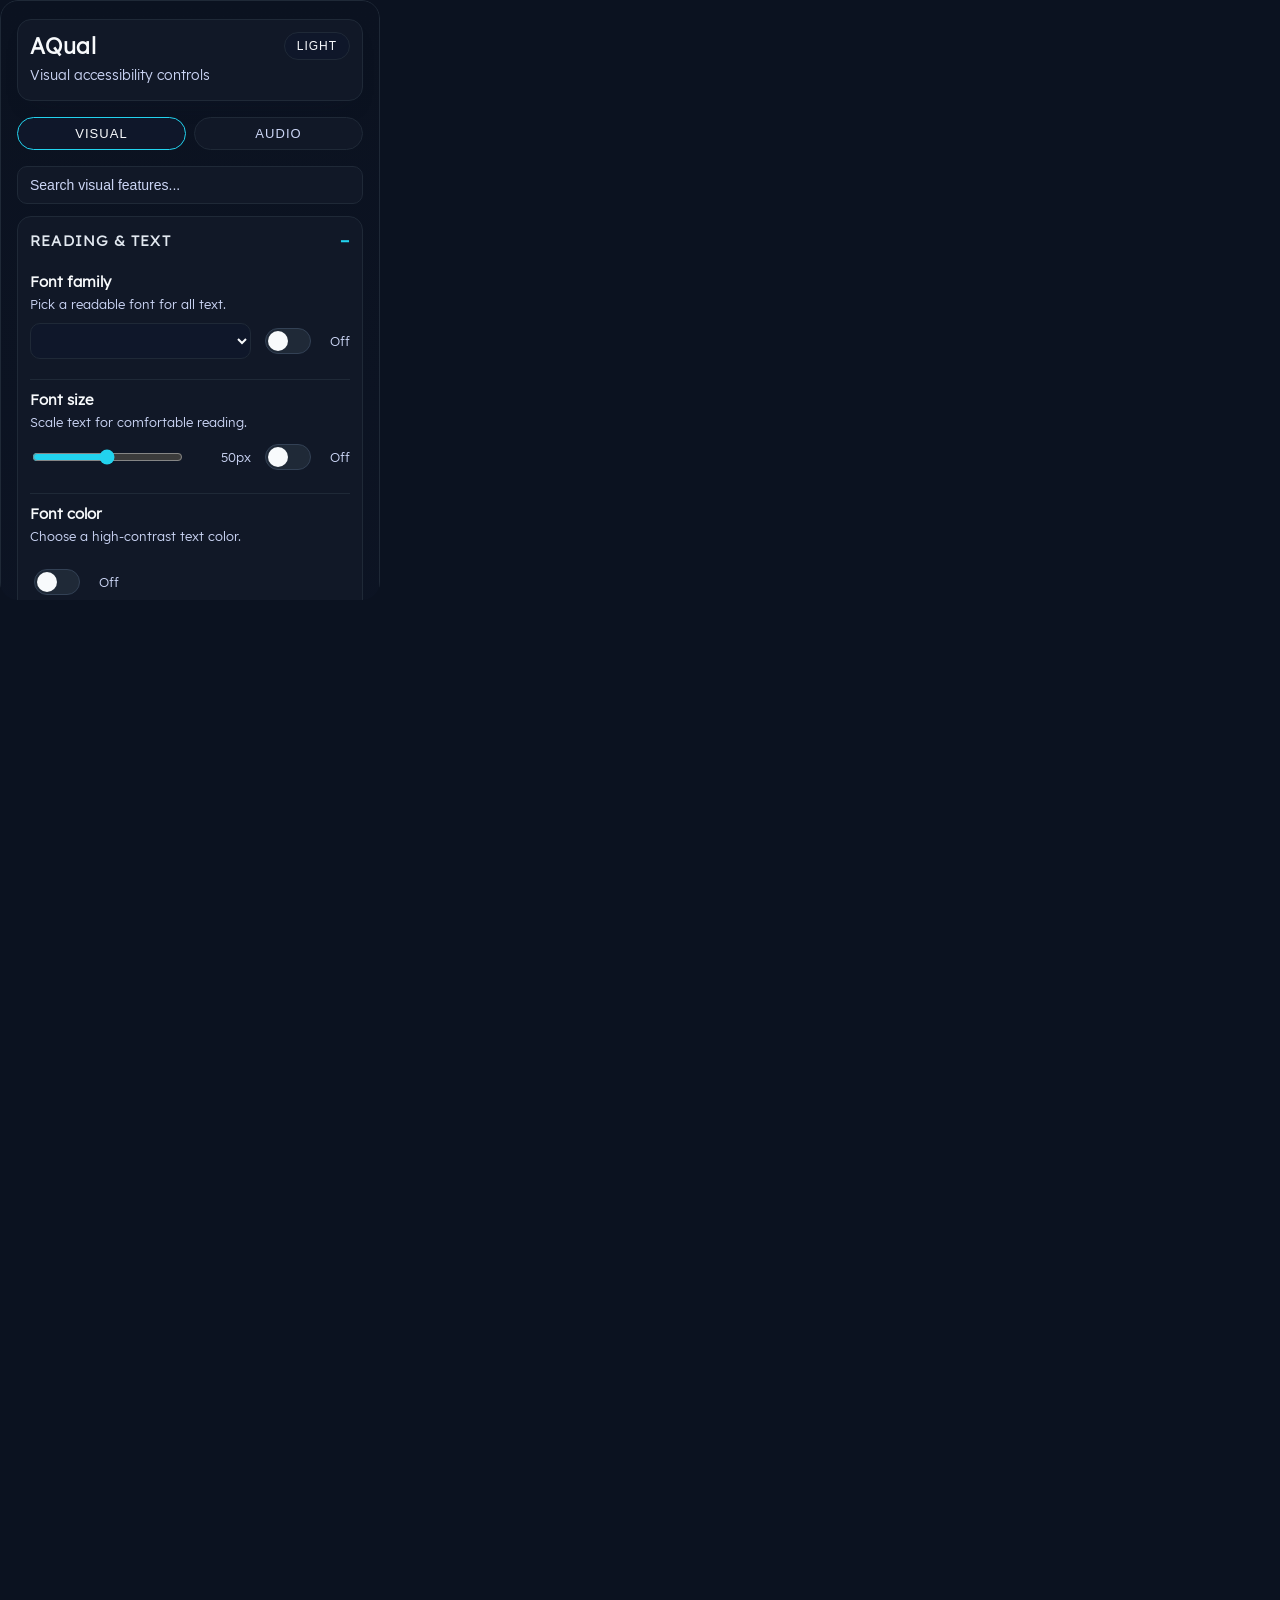
==== extension/popup/popup.html @ f995dd21 "add ring pairing controls and event polling" ====
<!DOCTYPE html>
<html lang="en">
  <head>
    <meta charset="UTF-8" />
    <meta http-equiv="X-UA-Compatible" content="IE=edge" />
    <meta name="viewport" content="width=device-width, initial-scale=1.0" />
    <title>AQual</title>
    <link rel="stylesheet" href="popup.css" />
    <script src="popup.js" defer></script>
  </head>
  <body>
    <main class="panel">
      <header class="app-header">
        <div class="app-title-group">
          <div class="app-title">AQual</div>
          <div class="app-subtitle">Visual accessibility controls</div>
        </div>
        <button class="theme-toggle" id="themeToggle" aria-label="Toggle theme">Light</button>
      </header>

      <div class="tab-bar">
        <button class="tab-button active" data-tab="visual">Visual</button>
        <button class="tab-button" data-tab="audio">Audio</button>
      </div>

      <div class="tab-panel active" id="tab-visual">
        <div class="visual-search">
          <input
            type="search"
            id="visualSearchInput"
            class="search-input"
            placeholder="Search visual features..."
            autocomplete="off"
            spellcheck="false"
          />
          <div class="search-empty" id="visualSearchEmpty" hidden>No matching features.</div>
        </div>

        <details class="group" id="section-reading" open>
          <summary>Reading &amp; Text</summary>

        <div class="control">
          <div class="control-info">
            <div class="control-title">Font family</div>
            <div class="control-subtitle">Pick a readable font for all text.</div>
          </div>
          <div class="control-actions">
            <select id="fontFamilySelect" class="select"></select>
            <label class="switch">
              <input type="checkbox" id="fontEnabled" />
              <span class="switch-track"></span>
              <span class="switch-state" id="fontEnabledState">Off</span>
            </label>
          </div>
        </div>

        <div class="control">
          <div class="control-info">
            <div class="control-title">Font size</div>
            <div class="control-subtitle">Scale text for comfortable reading.</div>
          </div>
          <div class="control-actions">
            <div class="range">
              <input
                type="range"
                id="fontSizeRange"
                min="1"
                max="100"
                value="50"
              />
              <div class="range-value" id="fontSizeValue">50px</div>
            </div>
            <label class="switch">
              <input type="checkbox" id="fontSizeEnabled" />
              <span class="switch-track"></span>
              <span class="switch-state" id="fontSizeEnabledState">Off</span>
            </label>
          </div>
        </div>

        <div class="control">
          <div class="control-info">
            <div class="control-title">Font color</div>
            <div class="control-subtitle">Choose a high-contrast text color.</div>
          </div>
          <div class="control-actions column">
            <div class="palette" id="fontColorPalette"></div>
            <label class="switch">
              <input type="checkbox" id="fontColorEnabled" />
              <span class="switch-track"></span>
              <span class="switch-state" id="fontColorEnabledState">Off</span>
            </label>
          </div>
        </div>

        <div class="control">
          <div class="control-info">
            <div class="control-title">Text stroke</div>
            <div class="control-subtitle">Outline letters for stronger contrast.</div>
          </div>
          <div class="control-actions column">
            <div class="palette" id="textStrokePalette"></div>
            <label class="switch">
              <input type="checkbox" id="textStrokeEnabled" />
              <span class="switch-track"></span>
              <span class="switch-state" id="textStrokeEnabledState">Off</span>
            </label>
          </div>
        </div>
        <div class="control">
          <div class="control-info">
            <div class="control-title">Reduced text crowding</div>
            <div class="control-subtitle">Add spacing to improve readability.</div>
          </div>
          <div class="control-actions">
            <label class="switch">
              <input type="checkbox" id="reducedCrowdingEnabled" />
              <span class="switch-track"></span>
              <span class="switch-state" id="reducedCrowdingEnabledState">Off</span>
            </label>
          </div>
        </div>
        </details>

        <details class="group" id="section-focus" open>
          <summary>Focus &amp; Clarity</summary>

        <div class="control">
          <div class="control-info">
            <div class="control-title">Image veil</div>
            <div class="control-subtitle">Replace images with alt text boxes.</div>
          </div>
          <div class="control-actions">
            <label class="switch">
              <input type="checkbox" id="imageVeilEnabled" />
              <span class="switch-track"></span>
              <span class="switch-state" id="imageVeilEnabledState">Off</span>
            </label>
          </div>
        </div>

        <div class="control">
          <div class="control-info">
            <div class="control-title">Highlight words</div>
            <div class="control-subtitle">Hover to highlight each word.</div>
          </div>
          <div class="control-actions">
            <label class="switch">
              <input type="checkbox" id="highlightEnabled" />
              <span class="switch-track"></span>
              <span class="switch-state" id="highlightEnabledState">Off</span>
            </label>
          </div>
        </div>

        <div class="control">
          <div class="control-info">
            <div class="control-title">BeeLine line guidance</div>
            <div class="control-subtitle">Follow a moving gradient reading line (Alt+G).</div>
          </div>
          <div class="control-actions">
            <label class="switch">
              <input type="checkbox" id="lineGuideEnabled" />
              <span class="switch-track"></span>
              <span class="switch-state" id="lineGuideEnabledState">Off</span>
            </label>
          </div>
        </div>

        <div class="control">
          <div class="control-info">
            <div class="control-title">Draw on page</div>
            <div class="control-subtitle">Annotate the page; drawings move with scroll.</div>
          </div>
          <div class="control-actions">
            <label class="switch">
              <input type="checkbox" id="drawingEnabled" />
              <span class="switch-track"></span>
              <span class="switch-state" id="drawingEnabledState">Off</span>
            </label>
          </div>
        </div>

        <div class="control">
          <div class="control-info">
            <div class="control-title">Clear drawings</div>
            <div class="control-subtitle">Remove all annotations on this page.</div>
          </div>
          <div class="control-actions">
            <button class="action-button" id="clearDrawings">Clear</button>
          </div>
        </div>
        </details>

        <details class="group" id="section-images">
          <summary>Images</summary>

        <div class="control">
          <div class="control-info">
            <div class="control-title">Magnifier</div>
            <div class="control-subtitle">Hover over images to zoom details.</div>
          </div>
          <div class="control-actions">
            <label class="switch">
              <input type="checkbox" id="magnifierEnabled" />
              <span class="switch-track"></span>
              <span class="switch-state" id="magnifierEnabledState">Off</span>
            </label>
          </div>
        </div>

        <div class="control">
          <div class="control-info">
            <div class="control-title">Magnifier size</div>
            <div class="control-subtitle">Adjust the lens diameter.</div>
          </div>
          <div class="control-actions">
            <div class="range">
              <input
                type="range"
                id="magnifierSizeRange"
                min="20"
                max="100"
                step="10"
                value="50"
              />
              <div class="range-value" id="magnifierSizeValue">50px</div>
            </div>
          </div>
        </div>

        <div class="control">
          <div class="control-info">
            <div class="control-title">Magnification</div>
            <div class="control-subtitle">Set the zoom strength.</div>
          </div>
          <div class="control-actions">
            <div class="range">
              <input
                type="range"
                id="magnifierZoomRange"
                min="1"
                max="5"
                step="1"
                value="3"
              />
              <div class="range-value" id="magnifierZoomValue">3x</div>
            </div>
          </div>
        </div>
        </details>

        <details class="group" id="section-contrast">
          <summary>Contrast &amp; Light</summary>

        <div class="control">
          <div class="control-info">
            <div class="control-title">High contrast</div>
            <div class="control-subtitle">WCAG-inspired contrast boost for text and images.</div>
          </div>
          <div class="control-actions">
            <label class="switch">
              <input type="checkbox" id="highContrastEnabled" />
              <span class="switch-track"></span>
              <span class="switch-state" id="highContrastEnabledState">Off</span>
            </label>
          </div>
        </div>

        <div class="control">
          <div class="control-info">
            <div class="control-title">Ring button (Bluetooth)</div>
            <div class="control-subtitle">Pair your page-turner ring. Pressing it toggles high contrast.</div>
          </div>
          <div class="control-actions column">
            <div class="control-actions">
              <button class="action-button" id="ringHidConnect">Connect ring</button>
              <button class="action-button" id="ringHidForget">Forget</button>
            </div>
            <div class="status-text" id="ringHidStatus">Not connected. Press Connect and choose your ring.</div>
          </div>
        </div>

        <div class="control">
          <div class="control-info">
            <div class="control-title">Night / reading mode</div>
            <div class="control-subtitle">Low-vision friendly dark theme.</div>
          </div>
          <div class="control-actions">
            <label class="switch">
              <input type="checkbox" id="nightModeEnabled" />
              <span class="switch-track"></span>
              <span class="switch-state" id="nightModeEnabledState">Off</span>
            </label>
          </div>
        </div>

        <div class="control">
          <div class="control-info">
            <div class="control-title">Brightness dimming</div>
            <div class="control-subtitle">Reduce glare with an overlay.</div>
          </div>
          <div class="control-actions column">
            <div class="range">
              <input
                type="range"
                id="dimmingRange"
                min="0"
                max="70"
                step="5"
                value="25"
              />
              <div class="range-value" id="dimmingValue">25%</div>
            </div>
            <label class="switch">
              <input type="checkbox" id="dimmingEnabled" />
              <span class="switch-track"></span>
              <span class="switch-state" id="dimmingEnabledState">Off</span>
            </label>
          </div>
        </div>

        <div class="control">
          <div class="control-info">
            <div class="control-title">Blue-light filter</div>
            <div class="control-subtitle">Warm the screen to reduce strain.</div>
          </div>
          <div class="control-actions column">
            <div class="range">
              <input
                type="range"
                id="blueLightRange"
                min="0"
                max="60"
                step="5"
                value="20"
              />
              <div class="range-value" id="blueLightValue">20%</div>
            </div>
            <label class="switch">
              <input type="checkbox" id="blueLightEnabled" />
              <span class="switch-track"></span>
              <span class="switch-state" id="blueLightEnabledState">Off</span>
            </label>
          </div>
        </div>
        </details>

        <details class="group" id="section-color">
          <summary>Color Vision</summary>
        <div class="control">
          <div class="control-info">
            <div class="control-title">Color vision mode</div>
            <div class="control-subtitle">Adjust hues for specific color blindness.</div>
          </div>
          <div class="control-actions">
            <select id="colorBlindModeSelect" class="select"></select>
          </div>
        </div>
        </details>

        <details class="group" id="section-links">
          <summary>Links</summary>
        <div class="control">
          <div class="control-info">
            <div class="control-title">Emphasize links</div>
            <div class="control-subtitle">Add a multi-color underline.</div>
          </div>
          <div class="control-actions">
            <label class="switch">
              <input type="checkbox" id="linkEmphasisEnabled" />
              <span class="switch-track"></span>
              <span class="switch-state" id="linkEmphasisEnabledState">Off</span>
            </label>
          </div>
        </div>
        </details>

        <details class="group" id="section-pointer">
          <summary>Pointer</summary>
        <div class="control">
          <div class="control-info">
            <div class="control-title">Cursor style</div>
            <div class="control-subtitle">Pick a larger, clearer pointer.</div>
          </div>
          <div class="control-actions">
            <select id="cursorTypeSelect" class="select"></select>
            <label class="switch">
              <input type="checkbox" id="cursorEnabled" />
              <span class="switch-track"></span>
              <span class="switch-state" id="cursorEnabledState">Off</span>
            </label>
          </div>
        </div>
        </details>

        <details class="group" id="section-docs">
          <summary>Documents</summary>
          <div class="control">
            <div class="control-info">
              <div class="control-title">Bionic reading (DOCX)</div>
              <div class="control-subtitle">Upload a DOCX and open the bionic viewer.</div>
            </div>
            <div class="control-actions column">
              <input class="file-input" type="file" id="docUploadInput" accept=".docx" />
              <button class="action-button" id="docUploadButton">Upload &amp; Open</button>
              <div class="status-text" id="docUploadStatus">Waiting for a file.</div>
            </div>
          </div>
        </details>

        <details class="group" id="section-utilities">
          <summary>Utilities</summary>
        <div class="control">
          <div class="control-info">
            <div class="control-title">Print page</div>
            <div class="control-subtitle">Open the print dialog for this page.</div>
          </div>
          <div class="control-actions">
            <button class="action-button" id="printPage">Print</button>
          </div>
        </div>
        <div class="control">
          <div class="control-info">
            <div class="control-title">Screenshot</div>
            <div class="control-subtitle">Capture the visible area of the tab.</div>
          </div>
          <div class="control-actions">
            <button class="action-button" id="captureScreenshot">Capture</button>
          </div>
        </div>
        </details>

        <div class="footer">
          <button class="reset-button" id="toggleSections">Expand all</button>
          <button class="reset-button" id="resetDefaults">Reset to defaults</button>
        </div>
      </div>

      <div class="tab-panel" id="tab-audio">
        <div class="audio-card">
          <div class="audio-header">
            <div>
              <div class="audio-title">Live Transcription</div>
              <div class="audio-subtitle">ElevenLabs or Local Whisper</div>
            </div>
            <div class="audio-status">
              <span id="audioStatusText">Idle</span>
            </div>
          </div>

          <div class="audio-modes">
            <button class="mode-button active" data-mode="elevenlabs">ElevenLabs</button>
            <button class="mode-button" data-mode="local">Local Whisper</button>
          </div>

          <div class="audio-permission">
            <button class="ghost-button" id="audioPermission">Grant microphone access</button>
            <div class="audio-permission-note" id="audioPermissionNote">
              If mic access is blocked, open the permission page to grant it.
            </div>
          </div>

          <div class="audio-controls">
            <button class="action-button audio-start" id="audioStart">Start</button>
            <button class="action-button audio-stop" id="audioStop" disabled>Stop</button>
          </div>

          <canvas id="audioVisualizer" class="audio-visualizer"></canvas>

          <div class="audio-transcript" id="audioTranscript">Waiting for speech...</div>

        </div>
      </div>
    </main>
  </body>
</html>
---- extension/popup/popup.css ----
@font-face {
  font-family: "Aqual UI";
  font-style: normal;
  font-weight: 400;
  src: url("../assets/fonts/Lexend-Regular.ttf") format("truetype");
}

:root {
  color-scheme: dark;
  --bg: #0b1220;
  --panel: #111827;
  --panel-2: #0f172a;
  --text: #f8fafc;
  --muted: #cbd5f5;
  --accent: #22d3ee;
  --border: #1f2937;
  --border-strong: #334155;
  --summary-text: #e2e8f0;
  --switch-off-bg: #1f2937;
  --switch-off-border: #334155;
  --switch-thumb: #f8fafc;
  --mode-eleven-active-text: #e0f2fe;
  --mode-local-active-text: #dcfce7;
  --audio-start-text: #ecfdf5;
  --audio-stop-text: #fee2e2;
  --shadow: rgba(15, 23, 42, 0.5);
  --radius-lg: 18px;
  --radius-md: 14px;
  --radius-sm: 10px;
  --scrollbar-track: #0b1220;
  --scrollbar-thumb: #273449;
  --success: #34d399;
  --danger: #f87171;
  --info: #38bdf8;
}

:root[data-theme="light"] {
  color-scheme: light;
  --bg: #f8fafc;
  --panel: #ffffff;
  --panel-2: #eef3f8;
  --text: #0f172a;
  --muted: #334155;
  --accent: #0284c7;
  --border: #cbd5e1;
  --border-strong: #94a3b8;
  --summary-text: #0f172a;
  --switch-off-bg: #dbe5ef;
  --switch-off-border: #94a3b8;
  --switch-thumb: #0f172a;
  --mode-eleven-active-text: #0c4a6e;
  --mode-local-active-text: #14532d;
  --audio-start-text: #14532d;
  --audio-stop-text: #7f1d1d;
  --shadow: rgba(15, 23, 42, 0.12);
  --scrollbar-track: #f1f5f9;
  --scrollbar-thumb: #cbd5f5;
  --success: #16a34a;
  --danger: #dc2626;
  --info: #0ea5e9;
}

* {
  box-sizing: border-box;
}

html,
body {
  margin: 0;
  background: var(--bg);
  color: var(--text);
  font-family: "Aqual UI", "Helvetica Neue", sans-serif;
  font-size: 16px;
  width: 380px;
  height: 600px;
  overflow: hidden;
  overscroll-behavior: none;
  -webkit-font-smoothing: antialiased;
  text-rendering: optimizeLegibility;
  border-radius: var(--radius-lg);
}

body {
  overflow-y: auto;
  scrollbar-width: none;
}

body::-webkit-scrollbar {
  width: 0;
  height: 0;
}

.panel {
  width: 380px;
  min-height: 100%;
  padding: 18px 16px 20px;
  background: linear-gradient(180deg, #0b1220 0%, #0f172a 100%);
  border-radius: var(--radius-lg);
  border: 1px solid var(--border);
  box-shadow: 0 24px 50px -32px var(--shadow);
}

:root[data-theme="light"] .panel {
  background: linear-gradient(180deg, #ffffff 0%, #f1f5f9 100%);
}

:root[data-theme="light"] .app-header,
:root[data-theme="light"] .group,
:root[data-theme="light"] .tab-button,
:root[data-theme="light"] .select,
:root[data-theme="light"] .action-button,
:root[data-theme="light"] .reset-button,
:root[data-theme="light"] .file-input,
:root[data-theme="light"] .audio-card,
:root[data-theme="light"] .mode-button,
:root[data-theme="light"] .audio-visualizer,
:root[data-theme="light"] .audio-transcript,
:root[data-theme="light"] .theme-toggle,
:root[data-theme="light"] .ghost-button {
  border-color: var(--border-strong);
}

.tab-bar {
  display: flex;
  gap: 8px;
  margin: 12px 0 16px;
}

.tab-button {
  flex: 1;
  padding: 8px 0;
  border-radius: 999px;
  border: 1px solid var(--border);
  background: var(--panel);
  color: var(--muted);
  font-size: 13px;
  text-transform: uppercase;
  letter-spacing: 0.08em;
  cursor: pointer;
  transition: border-color 120ms ease, color 120ms ease, background 120ms ease;
}

.tab-button.active {
  border-color: var(--accent);
  color: var(--text);
  background: var(--panel-2);
}

.tab-panel {
  display: none;
}

.tab-panel.active {
  display: block;
}

.visual-search {
  display: grid;
  gap: 8px;
  margin-bottom: 12px;
}

.search-input {
  width: 100%;
  padding: 10px 12px;
  border-radius: var(--radius-sm);
  border: 1px solid var(--border);
  background: var(--panel);
  color: var(--text);
  font-size: 14px;
}

.search-input::placeholder {
  color: var(--muted);
}

.search-empty {
  font-size: 12px;
  color: var(--muted);
}

.app-header {
  padding: 12px 12px 16px;
  border: 1px solid var(--border);
  border-radius: var(--radius-md);
  background: var(--panel);
  box-shadow: 0 12px 24px -18px var(--shadow);
  margin-bottom: 16px;
  display: flex;
  align-items: flex-start;
  justify-content: space-between;
  gap: 12px;
}

.app-title-group {
  display: grid;
  gap: 6px;
}

.app-title {
  font-size: 22px;
  font-weight: 700;
  letter-spacing: 0.02em;
}

.app-subtitle {
  margin-top: 0;
  color: var(--muted);
  font-size: 14px;
}

.theme-toggle {
  border-radius: 999px;
  border: 1px solid var(--border);
  background: var(--panel-2);
  color: var(--text);
  font-size: 12px;
  padding: 6px 12px;
  cursor: pointer;
  text-transform: uppercase;
  letter-spacing: 0.08em;
}

.theme-toggle:hover {
  border-color: var(--accent);
}

.group {
  border: 1px solid var(--border);
  border-radius: var(--radius-md);
  background: var(--panel);
  padding: 12px;
  margin-bottom: 14px;
}

.group summary {
  list-style: none;
  cursor: pointer;
  font-size: 15px;
  text-transform: uppercase;
  letter-spacing: 0.08em;
  color: var(--summary-text);
  font-weight: 600;
  display: flex;
  align-items: center;
  justify-content: space-between;
  gap: 10px;
}

.group summary::-webkit-details-marker {
  display: none;
}

.group summary::after {
  content: "+";
  font-size: 18px;
  color: var(--accent);
}

.group[open] summary::after {
  content: "–";
}

.group > *:not(summary) {
  margin-top: 10px;
}

.control {
  display: grid;
  grid-template-columns: 1fr;
  gap: 10px;
  padding: 10px 0;
  border-top: 1px solid var(--border);
}

.control:first-of-type {
  border-top: none;
}

.control-info {
  display: grid;
  gap: 4px;
}

.control-title {
  font-size: 15px;
  font-weight: 600;
}

.control-subtitle {
  font-size: 13px;
  color: var(--muted);
  line-height: 1.4;
}

.control-actions {
  display: flex;
  align-items: center;
  justify-content: space-between;
  gap: 10px;
}

.control-actions.column {
  flex-direction: column;
  align-items: flex-start;
}

.select {
  width: 100%;
  padding: 8px 10px;
  border-radius: var(--radius-sm);
  border: 1px solid var(--border);
  background: var(--panel-2);
  color: var(--text);
  font-size: 14px;
}

.range {
  width: 100%;
  display: flex;
  align-items: center;
  gap: 10px;
}

.range input[type="range"] {
  flex: 1;
  accent-color: var(--accent);
}

.range-value {
  min-width: 56px;
  text-align: right;
  font-size: 13px;
  color: var(--muted);
}

.switch {
  display: flex;
  align-items: center;
  gap: 8px;
}

.switch-track {
  display: none;
}

.switch input {
  appearance: none;
  width: 46px;
  height: 26px;
  background: var(--switch-off-bg);
  border-radius: 999px;
  position: relative;
  cursor: pointer;
  outline: none;
  border: 1px solid var(--switch-off-border);
}

.switch input::after {
  content: "";
  position: absolute;
  width: 20px;
  height: 20px;
  border-radius: 50%;
  background: var(--switch-thumb);
  top: 2px;
  left: 2px;
  transition: transform 160ms ease;
}

.switch input:checked {
  background: var(--accent);
  border-color: var(--accent);
}

.switch input:checked::after {
  transform: translateX(20px);
}

.switch-state {
  font-size: 13px;
  color: var(--muted);
  min-width: 28px;
  text-align: right;
}

.palette {
  display: grid;
  grid-template-columns: repeat(5, 1fr);
  gap: 8px;
}

.palette input {
  position: absolute;
  opacity: 0;
}

.swatch {
  width: 28px;
  height: 28px;
  border-radius: 8px;
  border: 2px solid transparent;
  display: flex;
  align-items: center;
  justify-content: center;
  background: var(--panel-2);
}

.swatch span {
  width: 100%;
  height: 100%;
  border-radius: 6px;
  display: block;
}

.palette input:checked + .swatch {
  border-color: var(--text);
  box-shadow: 0 0 0 2px rgba(15, 23, 42, 0.2);
}

select:focus,
input:focus {
  outline: 2px solid var(--accent);
  outline-offset: 2px;
}

.action-button,
.reset-button {
  padding: 8px 14px;
  border-radius: var(--radius-sm);
  border: 1px solid var(--border);
  background: var(--panel-2);
  color: var(--text);
  font-size: 14px;
  cursor: pointer;
}

.action-button:hover,
.reset-button:hover {
  border-color: var(--accent);
}

.reset-button:disabled {
  opacity: 0.55;
  cursor: not-allowed;
}

.footer {
  display: flex;
  gap: 10px;
  justify-content: center;
  padding: 6px 0 2px;
}

.file-input {
  width: 100%;
  padding: 6px;
  border-radius: var(--radius-sm);
  border: 1px dashed var(--border);
  background: var(--panel-2);
  color: var(--text);
  font-size: 13px;
}

.status-text {
  font-size: 12px;
  color: var(--muted);
}

.audio-card {
  border: 1px solid var(--border);
  border-radius: var(--radius-md);
  background: var(--panel);
  padding: 12px;
  display: grid;
  gap: 10px;
}

.audio-header {
  display: flex;
  justify-content: space-between;
  gap: 12px;
  align-items: center;
}

.audio-title {
  font-size: 18px;
  font-weight: 600;
}

.audio-subtitle {
  font-size: 12px;
  color: var(--muted);
}

.audio-status {
  display: flex;
  align-items: center;
  gap: 8px;
  font-size: 12px;
  color: var(--muted);
  white-space: nowrap;
}

.mode-button:disabled {
  opacity: 0.5;
  cursor: not-allowed;
}

.audio-modes {
  display: flex;
  gap: 8px;
}

.mode-button {
  flex: 1;
  padding: 8px 0;
  border-radius: var(--radius-sm);
  border: 1px solid var(--border);
  background: var(--panel-2);
  color: var(--muted);
  cursor: pointer;
  font-size: 13px;
  transition: border-color 120ms ease, color 120ms ease;
}

.mode-button.active {
  border-color: var(--accent);
  color: var(--text);
}

.mode-button[data-mode="elevenlabs"] {
  border-color: rgba(56, 189, 248, 0.35);
}

.mode-button[data-mode="local"] {
  border-color: rgba(52, 211, 153, 0.35);
}

.mode-button[data-mode="elevenlabs"].active {
  border-color: var(--info);
  color: var(--mode-eleven-active-text);
}

.mode-button[data-mode="local"].active {
  border-color: var(--success);
  color: var(--mode-local-active-text);
}

.audio-permission {
  display: grid;
  gap: 6px;
}

.ghost-button {
  padding: 8px 10px;
  border-radius: var(--radius-sm);
  border: 1px dashed var(--border);
  background: transparent;
  color: var(--text);
  cursor: pointer;
  font-size: 12px;
}

.ghost-button:hover {
  border-color: var(--accent);
}

.audio-permission-note {
  font-size: 11px;
  color: var(--muted);
  line-height: 1.4;
}

.audio-controls {
  display: flex;
  gap: 10px;
  justify-content: center;
}

.audio-controls .action-button {
  flex: 1;
  background: transparent;
  border-width: 1px;
}

.audio-start {
  border-color: rgba(52, 211, 153, 0.6);
  color: var(--audio-start-text);
}

.audio-start:hover {
  border-color: var(--success);
}

.audio-stop {
  border-color: rgba(248, 113, 113, 0.6);
  color: var(--audio-stop-text);
}

.audio-stop:hover {
  border-color: var(--danger);
}

.audio-controls .action-button:disabled {
  border-color: var(--border);
  color: var(--muted);
  cursor: not-allowed;
}

.audio-visualizer {
  width: 100%;
  height: 40px;
  background: var(--panel-2);
  border-radius: var(--radius-sm);
  border: 1px solid var(--border);
}

.audio-transcript {
  min-height: 80px;
  max-height: 150px;
  overflow-y: auto;
  padding: 10px;
  border-radius: var(--radius-sm);
  border: 1px solid var(--border);
  background: var(--panel-2);
  font-size: 14px;
  line-height: 1.5;
  scrollbar-gutter: stable;
  scrollbar-width: thin;
  scrollbar-color: #334155 var(--scrollbar-track);
  overscroll-behavior: contain;
  scrollbar-width: none;
}

.audio-transcript::-webkit-scrollbar {
  width: 0;
  height: 0;
}
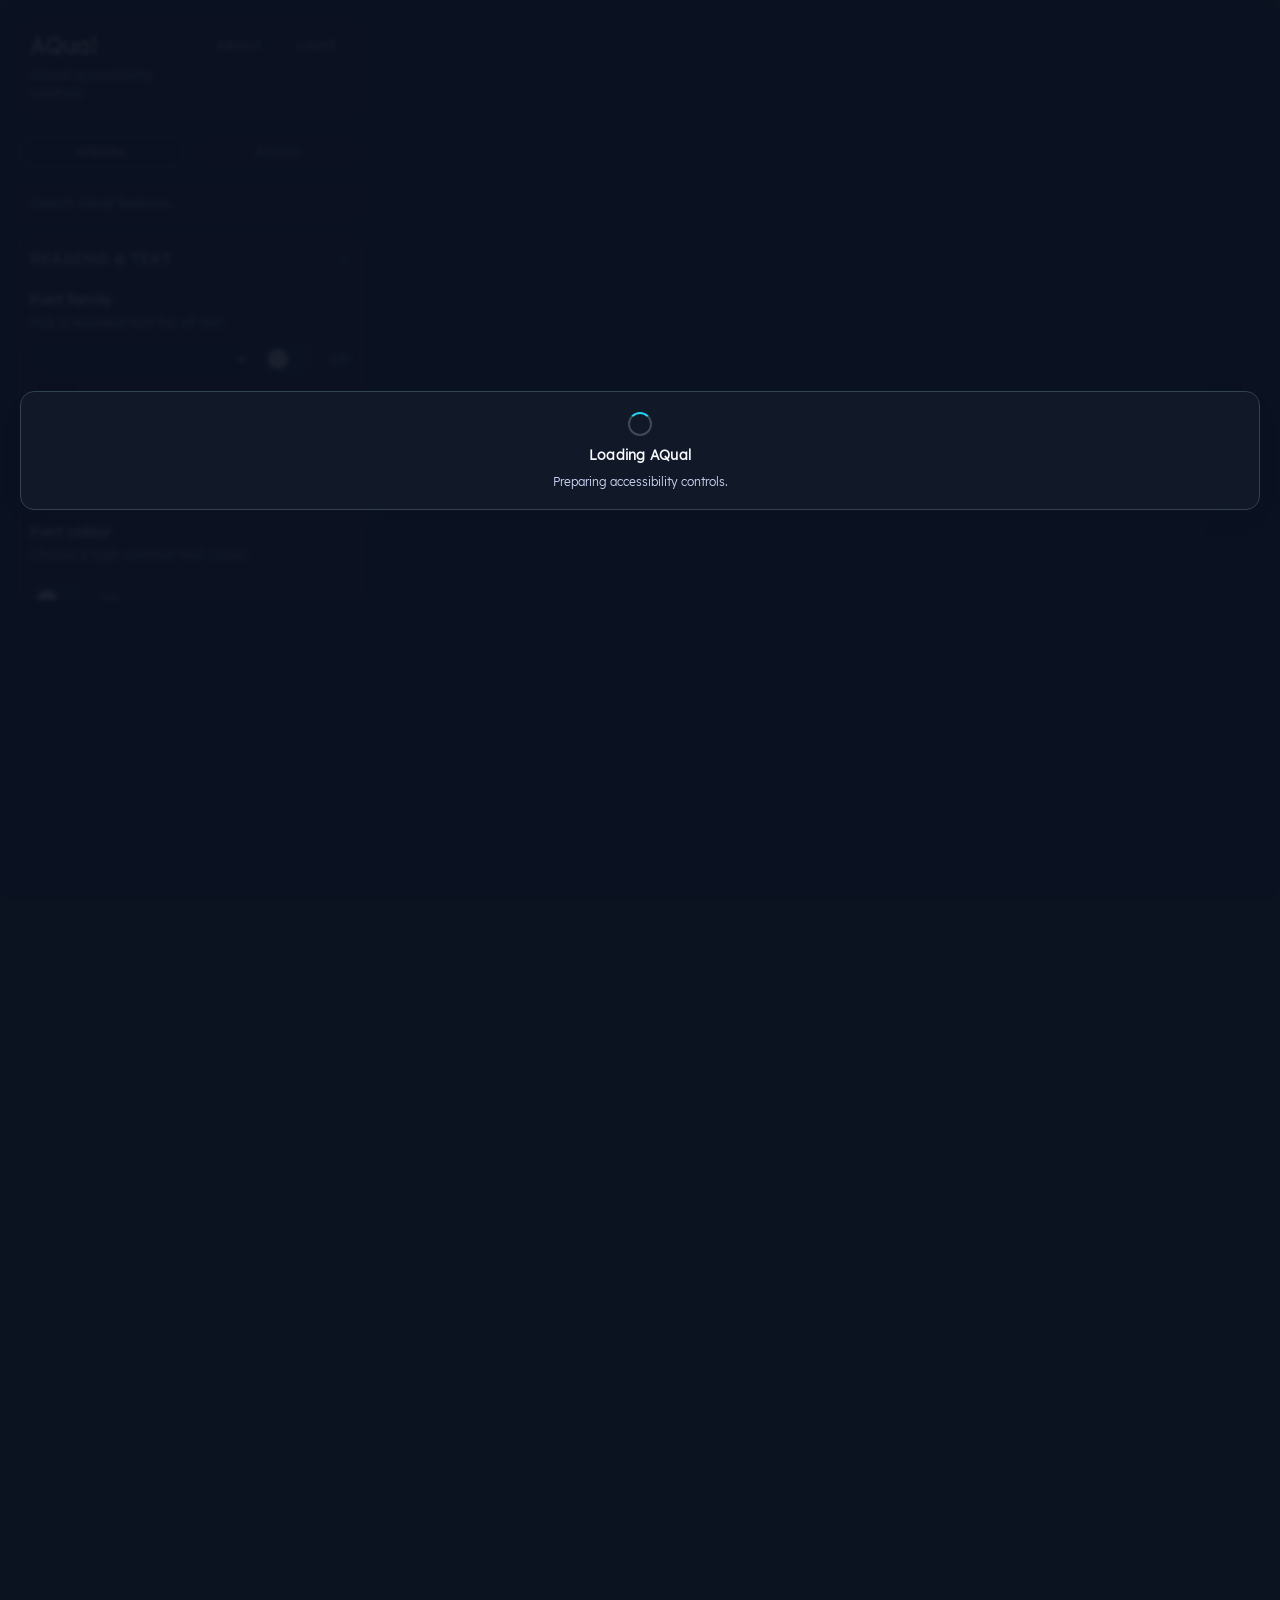
==== commit 6db85838: "update the popup layout and ring settings" ====
--- a/extension/popup/popup.html
+++ b/extension/popup/popup.html
@@ -9,14 +9,50 @@
     <script src="popup.js" defer></script>
   </head>
   <body>
-    <main class="panel">
+    <main class="panel is-loading" id="popupPanel">
+      <section class="popup-loading-screen" id="popupLoadingScreen" role="status" aria-live="polite">
+        <div class="popup-loading-card">
+          <div class="popup-loading-spinner" aria-hidden="true"></div>
+          <div class="popup-loading-title">Loading AQual</div>
+          <div class="popup-loading-subtitle">Preparing accessibility controls.</div>
+        </div>
+      </section>
       <header class="app-header">
         <div class="app-title-group">
           <div class="app-title">AQual</div>
           <div class="app-subtitle">Visual accessibility controls</div>
         </div>
-        <button class="theme-toggle" id="themeToggle" aria-label="Toggle theme">Light</button>
+        <div class="app-header-actions">
+          <button class="theme-toggle about-toggle" id="aboutToggle" aria-expanded="false">About</button>
+          <button class="theme-toggle" id="themeToggle" aria-label="Toggle theme">Light</button>
+        </div>
       </header>
+
+      <section class="about-panel" id="aboutPanel" hidden>
+        <div class="about-card">
+          <div class="about-title">About AQual</div>
+          <div class="about-description">AQual is a browser extension that adapts webpages for clearer reading, better focus, and easier visual access.</div>
+          <div class="about-maker">Made by Shlok Gupta</div>
+          <a
+            class="about-linkedin"
+            href="https://www.linkedin.com/in/shlokg"
+            target="_blank"
+            rel="noopener noreferrer"
+          >
+            <img src="../assets/images/linkedin-logo.png" alt="" class="about-linkedin-logo" />
+            <span class="about-linkedin-text">linkedin.com/in/shlokg</span>
+          </a>
+          <a
+            class="about-linkedin"
+            href="https://aqual-priv.netlify.app/"
+            target="_blank"
+            rel="noopener noreferrer"
+          >
+            <span class="about-linkedin-text">Privacy Policy</span>
+          </a>
+        </div>
+        <button class="action-button about-back" id="aboutBackButton" type="button">Back</button>
+      </section>
 
       <div class="tab-bar">
         <button class="tab-button active" data-tab="visual">Visual</button>
@@ -80,8 +116,8 @@
 
         <div class="control">
           <div class="control-info">
-            <div class="control-title">Font color</div>
-            <div class="control-subtitle">Choose a high-contrast text color.</div>
+            <div class="control-title">Font colour</div>
+            <div class="control-subtitle">Choose a high-contrast text colour.</div>
           </div>
           <div class="control-actions column">
             <div class="palette" id="fontColorPalette"></div>
@@ -120,6 +156,47 @@
             </label>
           </div>
         </div>
+
+        <div class="control">
+          <div class="control-info">
+            <div class="control-title">Emphasise links</div>
+            <div class="control-subtitle">Add a multicolour underline.</div>
+          </div>
+          <div class="control-actions">
+            <label class="switch">
+              <input type="checkbox" id="linkEmphasisEnabled" />
+              <span class="switch-track"></span>
+              <span class="switch-state" id="linkEmphasisEnabledState">Off</span>
+            </label>
+          </div>
+        </div>
+
+        <div class="control">
+          <div class="control-info">
+            <div class="control-title">Pointer style</div>
+            <div class="control-subtitle">Pick a larger, clearer pointer.</div>
+          </div>
+          <div class="control-actions">
+            <select id="cursorTypeSelect" class="select"></select>
+            <label class="switch">
+              <input type="checkbox" id="cursorEnabled" />
+              <span class="switch-track"></span>
+              <span class="switch-state" id="cursorEnabledState">Off</span>
+            </label>
+          </div>
+        </div>
+
+        <div class="control">
+          <div class="control-info">
+            <div class="control-title">Reading Assist (DOCX)</div>
+            <div class="control-subtitle">Upload a DOCX and open the Reading Assist viewer.</div>
+          </div>
+          <div class="control-actions column">
+            <input class="file-input" type="file" id="docUploadInput" accept=".docx" />
+            <button class="action-button" id="docUploadButton">Upload &amp; Open</button>
+            <div class="status-text" id="docUploadStatus">Waiting for a file.</div>
+          </div>
+        </div>
         </details>
 
         <details class="group" id="section-focus" open>
@@ -156,7 +233,7 @@
         <div class="control">
           <div class="control-info">
             <div class="control-title">BeeLine line guidance</div>
-            <div class="control-subtitle">Follow a moving gradient reading line (Alt+G).</div>
+            <div class="control-subtitle">Follow a moving gradient reading line (Alt+B).</div>
           </div>
           <div class="control-actions">
             <label class="switch">
@@ -251,7 +328,7 @@
         </details>
 
         <details class="group" id="section-contrast">
-          <summary>Contrast &amp; Light</summary>
+          <summary>Display &amp; Colour</summary>
 
         <div class="control">
           <div class="control-info">
@@ -269,13 +346,54 @@
 
         <div class="control">
           <div class="control-info">
-            <div class="control-title">Ring button (Bluetooth)</div>
-            <div class="control-subtitle">Pair your page-turner ring. Pressing it toggles high contrast.</div>
+            <div class="control-title">Colour vision mode</div>
+            <div class="control-subtitle">Adjust hues for specific colour blindness.</div>
+          </div>
+          <div class="control-actions">
+            <select id="colorBlindModeSelect" class="select"></select>
+          </div>
+        </div>
+
+        <div class="control">
+          <div class="control-info">
+            <div class="control-title">AQual Ring</div>
+            <div class="control-subtitle">Pair your AQual Ring.</div>
           </div>
           <div class="control-actions column">
-            <div class="control-actions">
+            <div class="control-actions ring-quick-actions">
               <button class="action-button" id="ringHidConnect">Connect ring</button>
               <button class="action-button" id="ringHidForget">Forget</button>
+              <button class="action-button" id="ringHidSettingsToggle" type="button" aria-expanded="false">Settings</button>
+            </div>
+            <div class="ring-settings-panel" id="ringHidSettingsPanel" hidden>
+              <div class="ring-settings-header">
+                <div class="ring-settings-title">Ring Button Actions</div>
+                <button class="action-button ring-settings-done" id="ringHidSettingsDone" type="button">Save</button>
+              </div>
+              <div class="ring-settings-row">
+                <label class="ring-settings-label" for="ringButtonActionRight">Right</label>
+                <select class="select ring-button-action-select" id="ringButtonActionRight" data-ring-button="right"></select>
+              </div>
+              <div class="ring-settings-row">
+                <label class="ring-settings-label" for="ringButtonActionLeft">Left</label>
+                <select class="select ring-button-action-select" id="ringButtonActionLeft" data-ring-button="left"></select>
+              </div>
+              <div class="ring-settings-row">
+                <label class="ring-settings-label" for="ringButtonActionBottom">Bottom</label>
+                <select class="select ring-button-action-select" id="ringButtonActionBottom" data-ring-button="bottom"></select>
+              </div>
+              <div class="ring-settings-row">
+                <label class="ring-settings-label" for="ringButtonActionTop">Top</label>
+                <select class="select ring-button-action-select" id="ringButtonActionTop" data-ring-button="top"></select>
+              </div>
+              <div class="ring-settings-row">
+                <label class="ring-settings-label" for="ringButtonActionCenter">Centre</label>
+                <select class="select ring-button-action-select" id="ringButtonActionCenter" data-ring-button="center"></select>
+              </div>
+              <div class="ring-settings-row">
+                <label class="ring-settings-label" for="ringButtonActionHome">Home</label>
+                <select class="select ring-button-action-select" id="ringButtonActionHome" data-ring-button="home"></select>
+              </div>
             </div>
             <div class="status-text" id="ringHidStatus">Not connected. Press Connect and choose your ring.</div>
           </div>
@@ -346,75 +464,12 @@
         </div>
         </details>
 
-        <details class="group" id="section-color">
-          <summary>Color Vision</summary>
-        <div class="control">
-          <div class="control-info">
-            <div class="control-title">Color vision mode</div>
-            <div class="control-subtitle">Adjust hues for specific color blindness.</div>
-          </div>
-          <div class="control-actions">
-            <select id="colorBlindModeSelect" class="select"></select>
-          </div>
-        </div>
-        </details>
-
-        <details class="group" id="section-links">
-          <summary>Links</summary>
-        <div class="control">
-          <div class="control-info">
-            <div class="control-title">Emphasize links</div>
-            <div class="control-subtitle">Add a multi-color underline.</div>
-          </div>
-          <div class="control-actions">
-            <label class="switch">
-              <input type="checkbox" id="linkEmphasisEnabled" />
-              <span class="switch-track"></span>
-              <span class="switch-state" id="linkEmphasisEnabledState">Off</span>
-            </label>
-          </div>
-        </div>
-        </details>
-
-        <details class="group" id="section-pointer">
-          <summary>Pointer</summary>
-        <div class="control">
-          <div class="control-info">
-            <div class="control-title">Cursor style</div>
-            <div class="control-subtitle">Pick a larger, clearer pointer.</div>
-          </div>
-          <div class="control-actions">
-            <select id="cursorTypeSelect" class="select"></select>
-            <label class="switch">
-              <input type="checkbox" id="cursorEnabled" />
-              <span class="switch-track"></span>
-              <span class="switch-state" id="cursorEnabledState">Off</span>
-            </label>
-          </div>
-        </div>
-        </details>
-
-        <details class="group" id="section-docs">
-          <summary>Documents</summary>
-          <div class="control">
-            <div class="control-info">
-              <div class="control-title">Bionic reading (DOCX)</div>
-              <div class="control-subtitle">Upload a DOCX and open the bionic viewer.</div>
-            </div>
-            <div class="control-actions column">
-              <input class="file-input" type="file" id="docUploadInput" accept=".docx" />
-              <button class="action-button" id="docUploadButton">Upload &amp; Open</button>
-              <div class="status-text" id="docUploadStatus">Waiting for a file.</div>
-            </div>
-          </div>
-        </details>
-
         <details class="group" id="section-utilities">
           <summary>Utilities</summary>
         <div class="control">
           <div class="control-info">
             <div class="control-title">Print page</div>
-            <div class="control-subtitle">Open the print dialog for this page.</div>
+            <div class="control-subtitle">Open the print dialogue for this page.</div>
           </div>
           <div class="control-actions">
             <button class="action-button" id="printPage">Print</button>
--- a/extension/popup/popup.css
+++ b/extension/popup/popup.css
@@ -85,6 +85,10 @@
   scrollbar-width: none;
 }
 
+body.popup-loading-lock {
+  overflow: hidden !important;
+}
+
 body::-webkit-scrollbar {
   width: 0;
   height: 0;
@@ -98,10 +102,74 @@
   border-radius: var(--radius-lg);
   border: 1px solid var(--border);
   box-shadow: 0 24px 50px -32px var(--shadow);
+  position: relative;
 }
 
 :root[data-theme="light"] .panel {
   background: linear-gradient(180deg, #ffffff 0%, #f1f5f9 100%);
+}
+
+.popup-loading-screen {
+  position: fixed;
+  inset: 0;
+  z-index: 80;
+  display: flex;
+  align-items: center;
+  justify-content: center;
+  padding: 20px;
+  background: rgba(11, 18, 32, 0.94);
+  backdrop-filter: blur(2px);
+  border-radius: var(--radius-lg);
+}
+
+:root[data-theme="light"] .popup-loading-screen {
+  background: rgba(248, 250, 252, 0.94);
+}
+
+.popup-loading-screen[hidden] {
+  display: none !important;
+}
+
+.popup-loading-card {
+  width: 100%;
+  border: 1px solid var(--border-strong);
+  border-radius: var(--radius-md);
+  background: var(--panel);
+  padding: 20px 14px;
+  display: grid;
+  justify-items: center;
+  gap: 10px;
+  box-shadow: 0 10px 24px -18px var(--shadow);
+}
+
+.popup-loading-spinner {
+  width: 24px;
+  height: 24px;
+  border-radius: 50%;
+  border: 2px solid rgba(148, 163, 184, 0.35);
+  border-top-color: var(--accent);
+  animation: popup-spinner-rotate 0.9s linear infinite;
+}
+
+.popup-loading-title {
+  font-size: 14px;
+  font-weight: 650;
+  letter-spacing: 0.02em;
+}
+
+.popup-loading-subtitle {
+  font-size: 12px;
+  color: var(--muted);
+  text-align: center;
+}
+
+@keyframes popup-spinner-rotate {
+  from {
+    transform: rotate(0deg);
+  }
+  to {
+    transform: rotate(360deg);
+  }
 }
 
 :root[data-theme="light"] .app-header,
@@ -209,6 +277,12 @@
   font-size: 14px;
 }
 
+.app-header-actions {
+  display: flex;
+  align-items: center;
+  gap: 8px;
+}
+
 .theme-toggle {
   border-radius: 999px;
   border: 1px solid var(--border);
@@ -225,12 +299,146 @@
   border-color: var(--accent);
 }
 
+.about-toggle {
+  min-width: 64px;
+}
+
+.about-panel {
+  display: grid;
+  gap: 14px;
+  margin: 0 0 14px;
+  border: 1px solid var(--border);
+  border-radius: var(--radius-md);
+  background: var(--panel);
+  padding: 14px 12px 12px;
+}
+
+.about-panel[hidden] {
+  display: none !important;
+}
+
+.panel.about-open .tab-bar,
+.panel.about-open .tab-panel {
+  display: none;
+}
+
+.about-card {
+  border: 1px solid var(--border-strong);
+  border-radius: var(--radius-sm);
+  background: var(--panel-2);
+  padding: 12px;
+  display: grid;
+  gap: 10px;
+}
+
+.about-title {
+  font-size: 15px;
+  font-weight: 650;
+  letter-spacing: 0.02em;
+}
+
+.about-description {
+  font-size: 13px;
+  line-height: 1.4;
+  color: var(--muted);
+}
+
+.about-maker {
+  font-size: 13px;
+  font-weight: 600;
+  color: var(--summary-text);
+}
+
+.about-linkedin {
+  display: inline-flex;
+  align-items: center;
+  gap: 8px;
+  width: fit-content;
+  text-decoration: none;
+  color: var(--text);
+  border: 1px solid var(--border);
+  border-radius: 999px;
+  background: var(--panel);
+  padding: 6px 10px;
+}
+
+.about-linkedin:hover {
+  border-color: var(--accent);
+}
+
+.about-linkedin-logo {
+  width: 16px;
+  height: 16px;
+  border-radius: 3px;
+  display: block;
+}
+
+.about-linkedin-text {
+  font-size: 12px;
+  letter-spacing: 0.02em;
+}
+
+.about-back {
+  justify-self: center;
+  min-width: 110px;
+}
+
 .group {
   border: 1px solid var(--border);
   border-radius: var(--radius-md);
   background: var(--panel);
   padding: 12px;
   margin-bottom: 14px;
+}
+
+#section-reading {
+  background: rgba(148, 163, 184, 0.08);
+  border-color: rgba(148, 163, 184, 0.24);
+}
+
+#section-focus {
+  background: rgba(125, 211, 252, 0.06);
+  border-color: rgba(125, 211, 252, 0.22);
+}
+
+#section-images {
+  background: rgba(196, 181, 253, 0.06);
+  border-color: rgba(196, 181, 253, 0.22);
+}
+
+#section-contrast {
+  background: rgba(251, 191, 36, 0.06);
+  border-color: rgba(251, 191, 36, 0.22);
+}
+
+#section-utilities {
+  background: rgba(110, 231, 183, 0.06);
+  border-color: rgba(110, 231, 183, 0.2);
+}
+
+:root[data-theme="light"] #section-reading {
+  background: rgba(241, 245, 249, 0.95);
+  border-color: rgba(148, 163, 184, 0.34);
+}
+
+:root[data-theme="light"] #section-focus {
+  background: rgba(239, 246, 255, 0.82);
+  border-color: rgba(125, 211, 252, 0.3);
+}
+
+:root[data-theme="light"] #section-images {
+  background: rgba(245, 243, 255, 0.82);
+  border-color: rgba(196, 181, 253, 0.3);
+}
+
+:root[data-theme="light"] #section-contrast {
+  background: rgba(255, 251, 235, 0.86);
+  border-color: rgba(252, 211, 77, 0.32);
+}
+
+:root[data-theme="light"] #section-utilities {
+  background: rgba(236, 253, 245, 0.82);
+  border-color: rgba(134, 239, 172, 0.3);
 }
 
 .group summary {
@@ -283,8 +491,35 @@
 }
 
 .control-title {
+  display: flex;
+  align-items: center;
+  gap: 8px;
   font-size: 15px;
   font-weight: 600;
+}
+
+.feature-icon {
+  width: 20px;
+  height: 20px;
+  border-radius: 6px;
+  border: 1px solid var(--border-strong);
+  background: var(--panel-2);
+  color: var(--accent);
+  display: inline-flex;
+  align-items: center;
+  justify-content: center;
+  flex: 0 0 20px;
+}
+
+.feature-icon-svg {
+  display: block;
+  width: 14px;
+  height: 14px;
+  stroke: currentColor;
+  stroke-width: 1.8;
+  stroke-linecap: round;
+  stroke-linejoin: round;
+  fill: none;
 }
 
 .control-subtitle {
@@ -303,6 +538,62 @@
 .control-actions.column {
   flex-direction: column;
   align-items: flex-start;
+}
+
+.ring-quick-actions {
+  justify-content: flex-start;
+  flex-wrap: wrap;
+}
+
+.ring-settings-panel {
+  width: 100%;
+  display: grid;
+  gap: 10px;
+  padding: 12px;
+  border: 1px solid var(--border-strong);
+  border-radius: var(--radius-sm);
+  background: var(--panel-2);
+  box-shadow: inset 0 1px 0 rgba(255, 255, 255, 0.04);
+}
+
+.ring-settings-panel[hidden] {
+  display: none !important;
+}
+
+.ring-settings-header {
+  display: flex;
+  align-items: center;
+  justify-content: space-between;
+  gap: 10px;
+}
+
+.ring-settings-title {
+  font-size: 13px;
+  letter-spacing: 0.04em;
+  text-transform: uppercase;
+  color: var(--summary-text);
+  font-weight: 600;
+}
+
+.ring-settings-done {
+  padding: 6px 12px;
+  font-size: 12px;
+}
+
+.ring-settings-row {
+  display: grid;
+  grid-template-columns: 72px 1fr;
+  gap: 8px;
+  align-items: center;
+}
+
+.ring-settings-label {
+  font-size: 13px;
+  color: var(--muted);
+}
+
+.ring-button-action-select {
+  width: 100%;
 }
 
 .select {
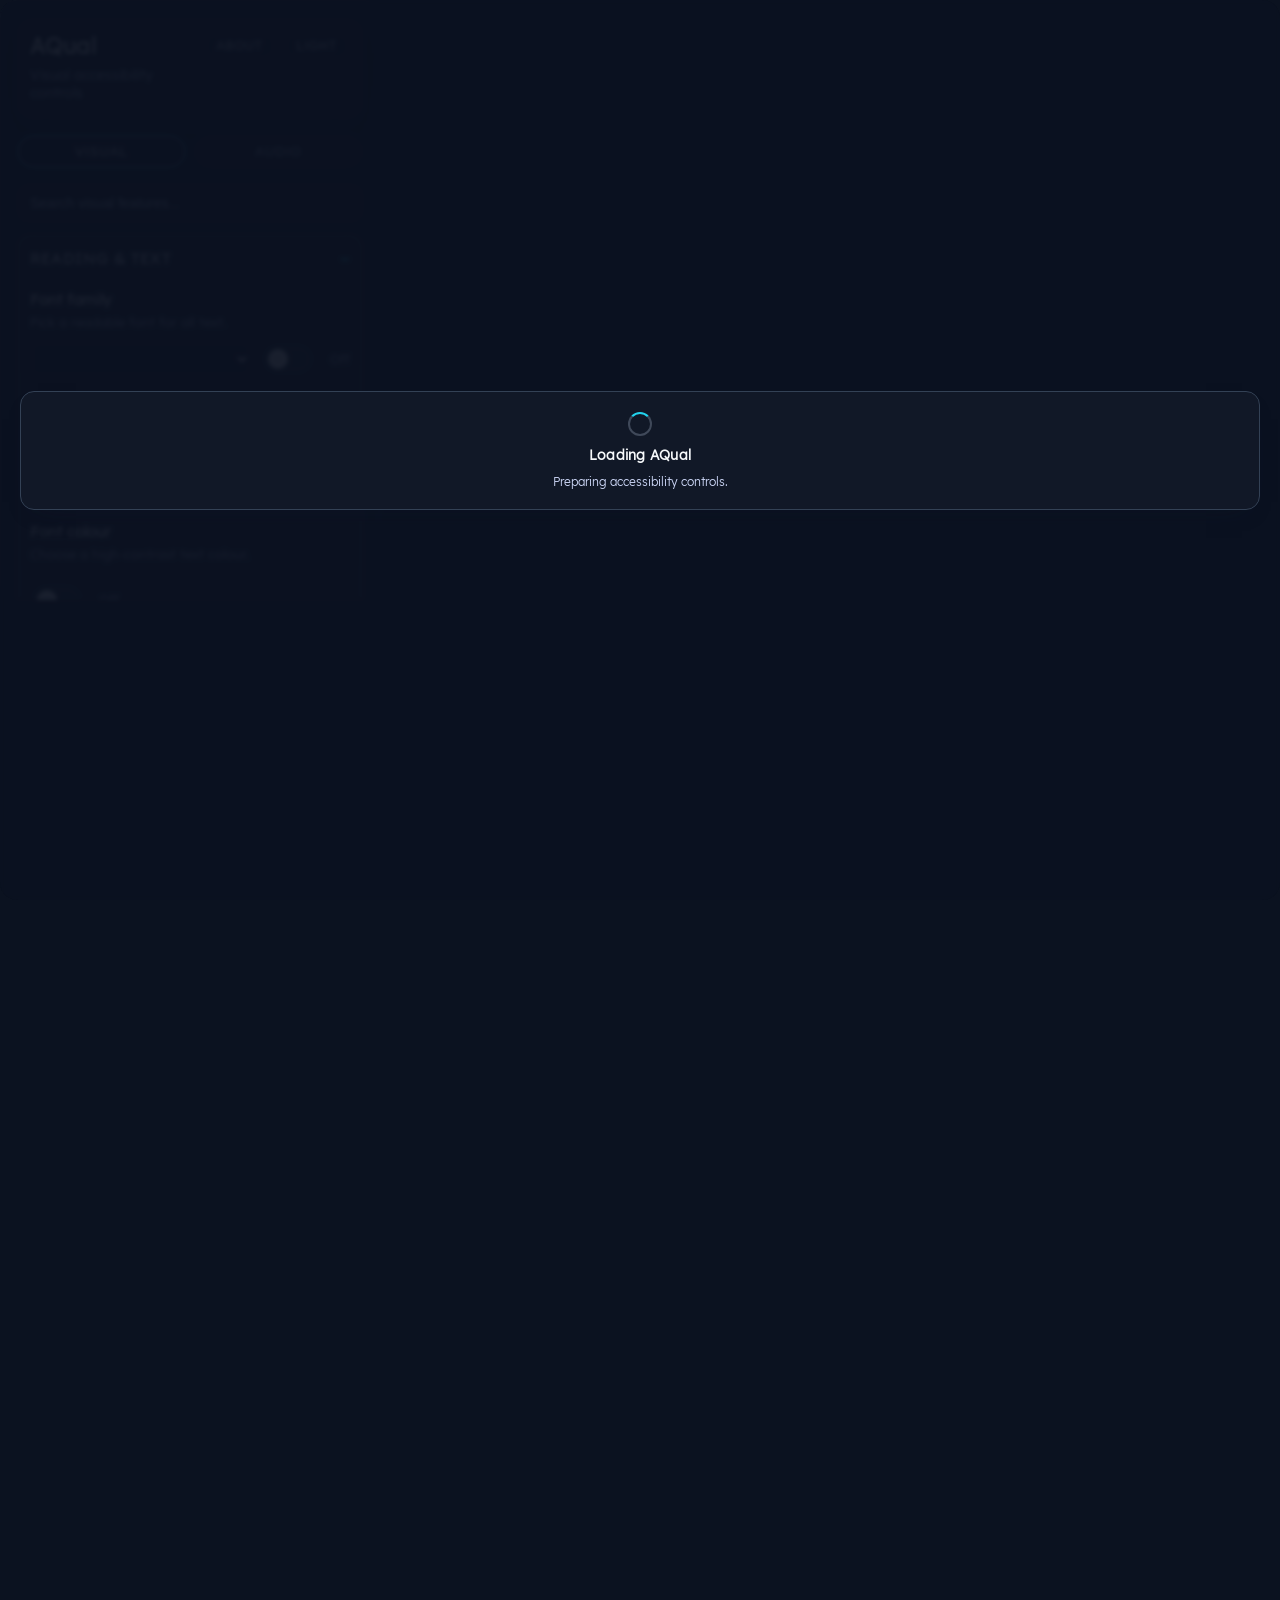
==== commit ca0b71b6: "add reading mode controls and status messages" ====
--- a/extension/popup/popup.html
+++ b/extension/popup/popup.html
@@ -188,6 +188,20 @@
 
         <div class="control">
           <div class="control-info">
+            <div class="control-title">Reading mode (AI)</div>
+            <div class="control-subtitle">Use Gemini Flash to keep core article content and hide clutter.</div>
+          </div>
+          <div class="control-actions">
+            <label class="switch">
+              <input type="checkbox" id="readingModeEnabled" />
+              <span class="switch-track"></span>
+              <span class="switch-state" id="readingModeEnabledState">Off</span>
+            </label>
+          </div>
+        </div>
+
+        <div class="control">
+          <div class="control-info">
             <div class="control-title">Reading Assist (DOCX)</div>
             <div class="control-subtitle">Upload a DOCX and open the Reading Assist viewer.</div>
           </div>
